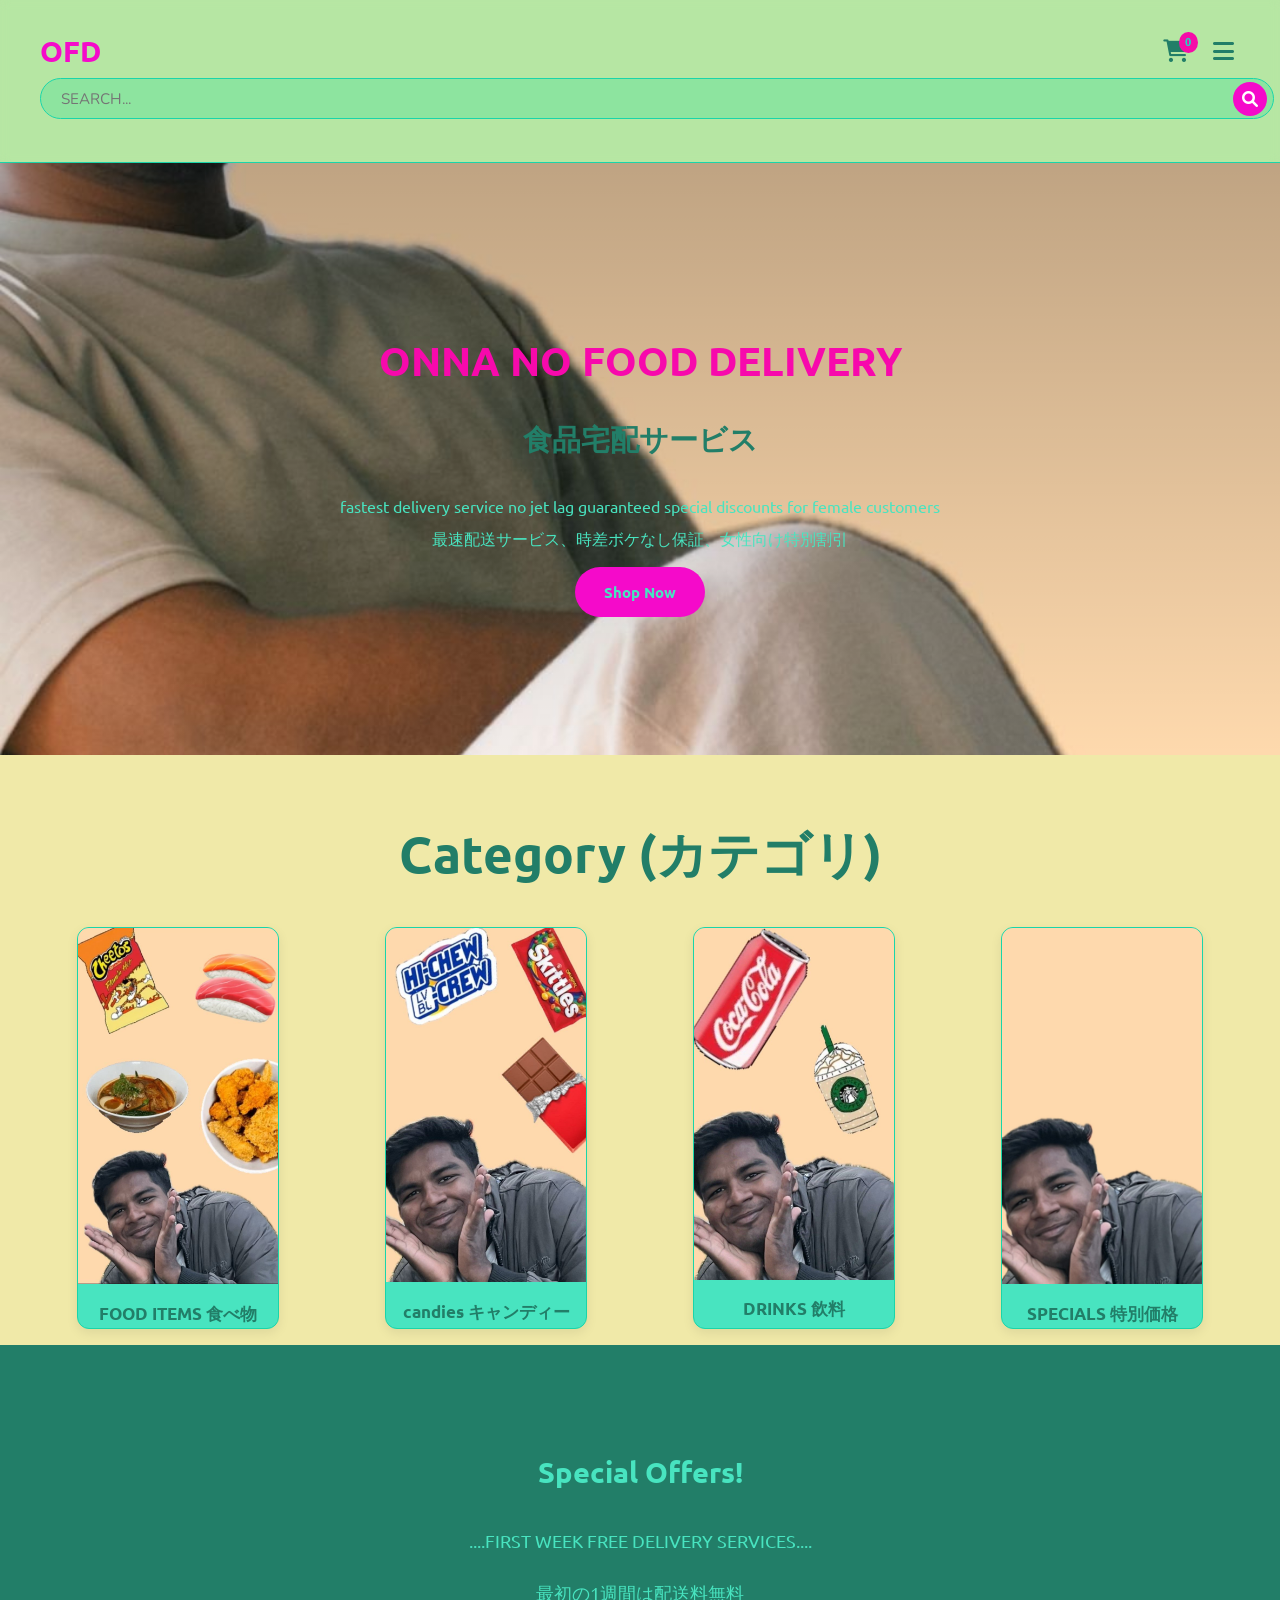
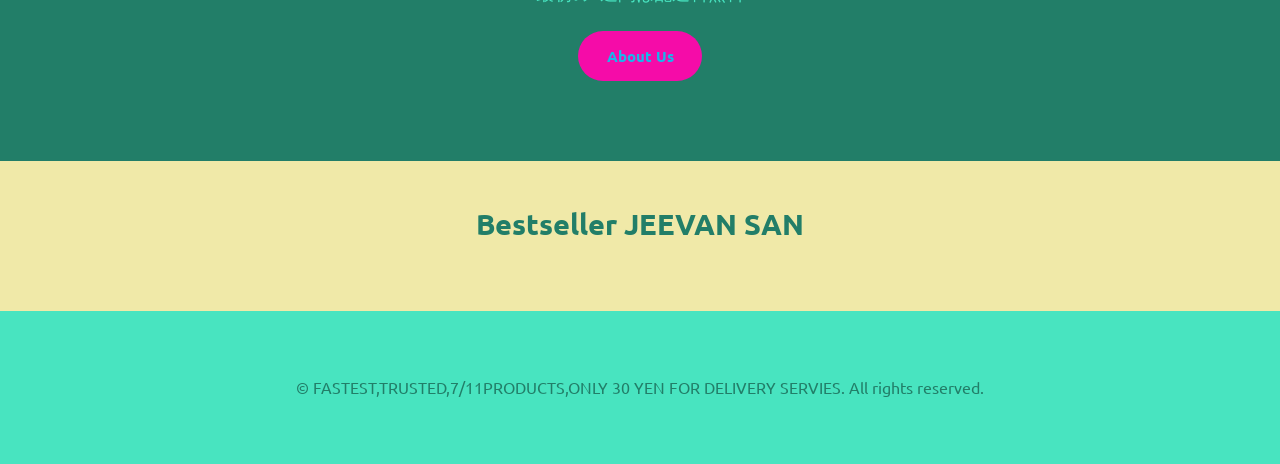
==== index.html @ c1fbe6ca "Add files via upload" ====
<html>
<html lang="en">
<head>
    <meta charset="UTF-8" />
    <meta name="viewport" content="width=device-width, initial-scale=1.0" />
    <title>OFD</title>
    <link rel="preconnect" href="https://fonts.googleapis.com" />
    <link rel="preconnect" href="https://fonts.gstatic.com" crossorigin />
    <link
      href="https://fonts.googleapis.com/css2?family=Nunito:wght@400;700&family=Poppins:wght@400;600;700&display=swap"
      rel="stylesheet"
    />
    <link
      rel="stylesheet"
      href="https://cdnjs.cloudflare.com/ajax/libs/font-awesome/6.0.0/css/all.min.css"
    />
    <link rel="stylesheet" href="style.css" />
    
</head>
<body>
    <header class="header">
      <nav class="navbar container">
        <a href="#" class="logo">OFD</a>
        <div class="search-bar">
          <input id="ofd-search-input" type="text" placeholder="SEARCH..." />
          <button id="ofd-search-btn" type="button"><i class="fas fa-search"></i></button>
        </div>
        <ul class="nav-links">
          <li><a href="shop.html">ABOUT US</a></li>
        </ul>
        <div class="nav-icons">
          <div class="cart-icon">
            <i class="fas fa-shopping-cart"></i>
            <span class="cart-count">0</span>
          </div>
          <button class="theme-toggle-btn" aria-label="Toggle Theme">
            <i class="fas fa-sun"></i> <i class="fas fa-moon"></i>
          </button>
          <button class="menu-toggle" aria-label="Toggle Menu">
            <i class="fas fa-bars"></i>
          </button>
        </div>
      </nav>
    </header>
    <main>
      <section id="home" class="hero-section">
        <div class="container hero-content">
          <h1>ONNA NO FOOD DELIVERY</h1>
          <h2>食品宅配サービス</h2>
          <p>
          fastest delivery service no jet lag guaranteed special discounts for female customers
          </p>最速配送サービス、時差ボケなし保証、女性向け特別割引<p>
          <a href="shop.html" class="btn btn-primary">Shop Now</a>
        </div>
      </section>

      <section class="category-section container">
        <h2>Category (カテゴリ)</h2>
        <div class="category-grid">
          <div class="category-card">
            <a href="shop.html?category=fruits">
              <img src="food.jpg" alt="Fruits">
              <h3 id="food">FOOD ITEMS 食べ物</h3>

            </a>
          </div>

          <div class="category-card">
            <a href="shop.html?category=vegetables">
              <img src="candies.jpg" alt="Fruits">
              <h3 id="candies">candies キャンディー</h3>
            </a>
          </div>

          <div class="category-card">
            <a href="shop.html?category=dairy">
              <img src="drinks.jpg" alt="Fruits">
              <h3 id="drinks">DRINKS 飲料</h3>
            </a>
          </div>

          <div class="category-card">
            <a href="shop.html?category=bakery">
              <img src="joo.jpg" alt="Fruits">
              <h3 id="special">SPECIALS 特別価格</h3>
            </a>
          </div>
        </div>
      </section>

      <section class="promotional-section">
        <div class="container promo-content">
          <h2>Special Offers!</h2>
          <p>....FIRST WEEK FREE DELIVERY SERVICES....</p>
          <p>最初の1週間は配送料無料</p>
          <a href="about.html" class="btn btn-secondary">About Us</a>
        </div>
      </section>

      <section id="featured" class="featured-products container">
        <h2>Bestseller JEEVAN SAN</h2>
        <div id="bestseller-grid" class="product-grid"></div>
      </section>

      <section
        id="product-detail-placeholder"
        class="container page-section"
        style="display: none"
      >
        <h2>Product Detail Page</h2>
        <p>
          Details about a specific product would go here (image zoom,
          description, nutrition, etc.)
        </p>
      </section>

      <section
        id="cart-placeholder"
        class="container page-section"
        style="display: none"
      >
        <h2>Shopping Cart</h2>
        <p>
          List of selected items, quantity adjustments, subtotal, and checkout
          button would be here.
        </p>
      </section>
    </main>

    <footer class="footer">
      <div class="container">
        <p>
          &copy; <span id="current-year"></span> FASTEST,TRUSTED,7/11PRODUCTS,ONLY 30 YEN FOR DELIVERY SERVIES. All rights reserved.
        </p>
      </div>
    </footer>

    <button class="scroll-top-btn" aria-label="Scroll to top">
      <i class="fas fa-arrow-up"></i>
    </button>

    <div id="cart-modal" class="modal">
      <div class="modal-content">
        <button class="close-modal-btn" aria-label="Close cart popup">
          &times;
        </button>
        <h2>Shopping Cart</h2>
        <div id="cart-items-container">
          <p class="cart-empty-msg" style="display: none">
            Your cart is empty.
          </p>
        </div>
        <div class="cart-summary">
          <strong>Subtotal:</strong> <span id="cart-subtotal">¥0.00</span>
        </div>
        <div class="cart-actions">
          <button class="btn btn-primary checkout-btn">
            Proceed to Checkout
          </button>
        </div>
      </div>
    </div>
    <div id="product-detail-modal" class="modal">
        <div class="modal-content product-detail-content">
            <button class="close-modal-btn" aria-label="Close product details">&times;</button>
            <div id="product-detail-container">
                </div>
        </div>
    </div>

    <script>
      const ofdSearchInput = document.getElementById('ofd-search-input');
      const ofdSearchBtn = document.getElementById('ofd-search-btn');

      const ofdCategoryMap = {
        food: 'fruits',
        fruits: 'fruits',
        candies: 'vegetables',
        candy: 'vegetables',
        drink: 'dairy',
        drinks: 'dairy',
        special: 'bakery',
        specials: 'bakery'
      };

      function ofdSearchAction() {
        const searchTerm = (ofdSearchInput.value || '').trim().toLowerCase();
        if (!searchTerm) return;

        const category = ofdCategoryMap[searchTerm];
        if (category) {
          window.location.href = `shop.html?category=${encodeURIComponent(category)}`;
          return;
        }

        // fallback to generic shop page
        window.location.href = 'shop.html';
      }

      if (ofdSearchBtn) {
        ofdSearchBtn.addEventListener('click', ofdSearchAction);
      }
      if (ofdSearchInput) {
        ofdSearchInput.addEventListener('keydown', (event) => {
          if (event.key === 'Enter') {
            event.preventDefault();
            ofdSearchAction();
          }
        });
      }
    </script>
    <script src="products.js"></script>
    <script src="script.js"></script>  
</body>
</html>
---- style.css ----
@import url('https://fonts.googleapis.com/css2?family=Ubuntu:ital,wght@0,300;0,400;0,500;0,700;1,300;1,400;1,500;1,700&display=swap');
:root {
    --primary-green: #f50aca; /* Fresh green */
    --secondary-green: #03e24a; /* Lighter green */
    --accent-yellow: #f50ca8; /* Bright yellow */
    --earthy-brown: #A1887F; /* Soft brown */
    --light-bg: #48e4c0;
    --dark-bg: #1f1f1f; /* Dark mode background */
    --light-text: #227e68;
    --dark-text: #f0f0f0; /* Dark mode text */
    --border-color-light: #19d5aa;
    --border-color-dark: #444444;
    --shadow-light: 0 4px 12px rgba(0, 0, 0, 0.08);
    --shadow-dark: 0 4px 12px rgba(255, 255, 255, 0.1);

    --font-primary: 'Ubuntu', sans-serif;
    --font-secondary: 'Nunito', sans-serif;

    /* Default theme is light */
    --bg-color: var(--light-bg);
    --text-color: var(--light-text);
    --card-bg: var(--light-bg);
    --border-color: var(--border-color-light);
    --shadow: var(--shadow-light);
    --header-bg: rgba(34, 222, 150, 0.277);
    --icon-color: var(--light-text);
}

#loadingOverlay {
    position: fixed;
    inset: 0;
    background: rgba(0,0,0,0.35);
    display: none;
    align-items: center;
    justify-content: center;
    z-index: 9999;
}
#loadingOverlay.show {
    display: flex;
}
#loadingOverlay .loader {
    width: 100px;
    height: 100px;
    border: 12px solid rgba(255,255,255,0.4);
    border-top-color: #0f5742;
    border-radius: 50%;
    animation: spin 1s linear infinite;
}
@keyframes spin { 100% { transform: rotate(360deg); } }

/* Your other CSS starts here */
body {
    font-family: 'Ubuntu', sans-serif;
}
body {
  background-color: hsl(54, 71%, 80%); /* replace with any color */


    margin: 0;
    padding: 0;
    box-sizing: border-box;
}

html {
    scroll-behavior: smooth;
}
 img {
    max-width: 100%;
    height: auto;
    display: block;
 }
 a {
    text-decoration: none;
    color: var(--primary-green);
    transition: color 0.3s ease;
}
body {
    color: var(--text-color);
    line-height: 1.6;
    transition: background-color 0.3s ease, color 0.3s ease;
}
.container {
    max-width: 1200px;
    margin: 0 auto;
    padding: 0 1rem; /* Add padding for smaller screens */
}
a:hover {
    color: var(--secondary-green);
}
h1, h2, h3, h4, h5, h6 {
    font-weight: 700;
    margin-bottom: 1rem;
    color: var(--text-color); /* Ensure headings follow theme */
}

h6 {
    text-align: center;
    font-size: 1.35rem;
    margin: 1.2rem 0;
}

h2 {
    text-align: center;
    margin-bottom: 2rem;
    font-size: 2rem;
}
section {
    padding: 4rem 0;
}
/* --- Header & Navbar --- */
.header {
    background-color: var(--header-bg);
    border-bottom: 1px solid var(--border-color);
    position: sticky;
    top: 0;
    z-index: 1000;
    backdrop-filter: blur(5px); /* Optional: Frosted glass effect */
    transition: background-color 0.3s ease, border-color 0.3s ease;
}
.navbar {
    display: flex;
    justify-content: space-between;
    align-items: center;
    height: 70px;
}

.logo {
    font-family: var(--font-primary);
    font-size: 1.8rem;
    font-weight: 700;
    color: var(--primary-green);
}

.search-bar {
    display: flex;
    align-items: center;
    position: relative;
    border: 1px solid var(--border-color);
    border-radius: 25px;
    background-color: var(--card-bg);
    padding: 0.5rem 0.75rem 0.5rem 1.25rem;
    flex-grow: 0.6;
    max-width: 480px;
    transition: border-color 0.3s ease, box-shadow 0.3s ease, background-color 0.3s ease;
}
.search-bar:focus-within {
    border-color: var(--primary-green);
    box-shadow: 0 0 0 3px rgba(139, 217, 141, 0.25);
    background-color: var(--bg-color);
}

.search-bar input {
    border: none;
    outline: none;
    background: transparent;
    flex-grow: 1;
    font-size: 0.95rem;
    font-family: var(--font-secondary);
    color: var(--text-color);
    padding: 0.1rem 2.8rem 0.1rem 0;
    width: 100%;
}

..search-bar input::placeholder {
    color: var(--text-color);
    opacity: 0.55;
    font-style: normal;
}
body.dark-mode .search-bar input::placeholder {
    color: var(--dark-text);
    opacity: 0.5;
}

/* Small Cart input style */
.order-input {
    width: 100%;
    max-width: 280px;
    padding: 0.55rem 0.85rem;
    border: 1px solid var(--border-color);
    border-radius: 24px;
    margin: 0.5rem 0;
    font-family: var(--font-secondary);
    font-size: 0.95rem;
    background-color: var(--card-bg);
    color: var(--text-color);
}

.order-input:focus {
    outline: none;
    border-color: var(--primary-green);
    box-shadow: 0 0 0 2px rgba(26, 235, 185, 0.2);
}

.order-submit {
    width: 100%;
    max-width: 280px;
    padding: 0.5rem 0.85rem;
    border: none;
    border-radius: 24px;
    background-color: var(--primary-green);
    color: #fff;
    font-weight: 600;
    cursor: pointer;
    margin-top: 0.5rem;
}

.order-submit:hover {
    background-color: var(--secondary-green);
}

.search-bar button {
    position: absolute;
    right: 6px;
    top: 50%;
    transform: translateY(-50%);
    background-color: var(--primary-green);
    color: white;
    border: none;
    border-radius: 50%;
    width: 34px;
    height: 34px;
    font-size: 1rem;
    cursor: pointer;
    display: flex;
    align-items: center;
    justify-content: center;
    padding: 0;
    transition: background-color 0.2s ease, transform 0.15s ease;
}

.search-bar button:hover {
    background-color: var(--secondary-green);
    transform: translateY(-50%) scale(1.05);
}

.search-bar button:active {
    background-color: var(--primary-green);
    transform: translateY(-50%) scale(0.95);
}

.search-bar button i {
    line-height: 1;
    display: flex;
    align-items: center;
    justify-content: center;
}
.nav-links {
    display: flex;
    list-style: none;
}

.nav-links li {
    margin-left: 1.5rem;
}

.nav-links a {
    color: var(--text-color);
    font-weight: 600;
    font-family: var(--font-primary);
    font-size: 0.95rem;
}
.nav-links a:hover {
    color: var(--primary-green);
}
.nav-icons {
    display: flex;
    align-items: center;
    gap: 1.2rem;
}

.cart-icon {
    position: relative;
    cursor: pointer;
    color: var(--icon-color);
}

.cart-icon i {
    font-size: 1.4rem;
}

.cart-count {
    position: absolute;
    top: -8px;
    right: -10px;
    background-color: var(--accent-yellow);
    color: #14e1c2;
    border-radius: 50%;
    padding: 0.1rem 0.4rem;
    font-size: 0.7rem;
    font-weight: bold;
}

.menu-toggle, .theme-toggle-btn {
    display: none; /* Hidden on desktop */
    background: none;
    border: none;
    font-size: 1.5rem;
    cursor: pointer;
    color: var(--icon-color);
}
/* --- Buttons --- */
.btn {
    padding: 0.8rem 1.8rem;
    border: none;
    border-radius: 50px;
    cursor: pointer;
    font-family: var(--font-primary);
    font-weight: 600;
    font-size: 0.95rem;
    transition: background-color 0.3s ease, transform 0.2s ease;
    display: inline-block; /* Ensures proper padding and margin */
}
.btn:hover {
    transform: translateY(-2px);
}

.btn-primary {
    background-color: var(--primary-green);
    color: var(--light-bg);
}
.btn-primary:hover {
    background-color: var(--secondary-green);
    color: var(--light-text);
}

.btn-secondary {
    background-color: var(--accent-yellow);
    color: #1ab6ea;
}
.btn-secondary:hover {
    background-color: #FFD700; /* Darker yellow */
}
/* Add to Cart Button Specifics */
.view-details-btn {
    display: none;
}

.add-to-cart-btn {
    width: auto;
    padding: 0.35rem 0.75rem;
    margin-top: 0.6rem;
    background-color: var(--primary-green);
    color: white;
    border-radius: 6px;
    font-size: 0.9rem;
}

.add-to-cart-btn:hover {
    background-color: var(--secondary-green);
}


/* --- Hero Section --- */
.hero-section {
    background:
        /* Top layer: Overlay Gradient */
        /* Adjust RGBA values for color and opacity (0.4 = 40% opaque black) */
        linear-gradient(rgba(0, 0, 0, 0.247), rgba(0, 0, 0, 0)),

        /* Bottom layer: Background Image */    
        /* Replace 'images/hero-background.jpg' with the actual path to your image */
        /* Ensure the path is relative to your CSS file location */
        url(bgj.jpg) no-repeat center center/cover;
        color: var(--light-bg);
    text-align: center;
    padding: 6rem 0;
    min-height: 400px;
    display: flex;
    align-items: center;
    justify-content: center;
}
.hero-content h1 {
    font-size: 2rem;
    margin-bottom: 0.5rem;
    color: #f709ac;
}

.hero-content p {
    font-size: 0.95rem;
    margin-bottom: 1%;
    max-width: 600px;
    margin-left: auto;
    margin-right: auto;
}
/* --- Category Section --- */
/* --- Category Section --- */
.category-section {
    padding: 10rem 0; /* Ensure consistent padding */
}
.category-section h2 {
    text-align: center;
    margin-bottom: 2rem; /* Increased space below heading */
    font-size: 3.2rem; /* Slightly larger heading */
}
.category-grid {
    display: grid;
    /* Adjust minmax for desired minimum size and flexibility */
    grid-template-columns: repeat(auto-fit, minmax(160px, 1fr));
    gap: 2rem; /* Increased gap for better separation */
    justify-items: center; /* Center items if grid row isn't full */
}

.category-card {
    background-color: var(--card-bg);
    border-radius: 12px; /* Slightly more rounded corners */
    box-shadow: var(--shadow);
    transition: transform 0.3s ease, box-shadow 0.35s ease;
    overflow: hidden; /* Important to contain image scaling */
    border: 1px solid var(--border-color); /* Add a subtle border */
    width: 100%; /* Ensure card tries to fill its grid cell */
    max-width: 200px; /* Optional: Prevent cards from becoming too large */
    /* If max-width is used, justify-items: center on grid is important */
}
.category-card:hover {
    transform: translateY(-8px); /* Slightly more lift on hover */
    box-shadow: 0 12px 24px rgba(0, 0, 0, 0.15); /* Enhance shadow on hover */
}
/* Dark mode hover shadow */
body.dark-mode .category-card:hover {
     box-shadow: 0 12px 24px rgba(255, 255, 255, 0.18);
}
.category-card h3 {
    font-size: 1.05rem; /* Adjust font size if needed */
    font-weight: 600; /* Make heading clear */
    color: var(--text-color); /* Ensure theme color */
    margin-bottom: 0; /* Remove default bottom margin */
    text-align: center; /* Ensure text is centered */
}
/* Responsive adjustments for category grid if needed */
@media (max-width: 480px) {
    .category-grid {
        grid-template-columns: repeat(auto-fit, minmax(130px, 1fr)); /* Smaller min size */
        gap: 1rem; /* Reduced gap */
    }
    .category-card img {
        width: 70px;
        height: 70px;
    }
     .category-card h3 {
        font-size: 0.95rem;
    }
    .category-section h2 {
        font-size: 1.8rem;
        margin-bottom: 2rem;
    }
    .category-card .category-link {
        padding: 1rem 0.5rem;
    }
}
/* --- Promotional Section --- */
.promotional-section {
    background-color:#227e68;
    color: var(--light-bg);
    text-align: center;
}
body.dark-mode .promotional-section {
     background-color: var(--primary-green); /* Adjust dark mode promo bg */
     color: var(--dark-text); /* Adjust text color if needed */
}
body.dark-mode .promotional-section .btn-secondary {
    background-color: var(--accent-yellow); /* Ensure button stands out */
    color: #333;
}


.promo-content h2 {
    color: inherit; /* Inherit color from parent */
}
.promo-content p {
    margin-bottom: 1.5rem;
    font-size: 1.1rem;
}
/* --- Featured Products / Product Grid --- */
/* Find your existing .product-grid rule */
.product-grid {
    display: grid;
    grid-template-columns: repeat(auto-fit, minmax(250px, 1fr)); /* Keep this */
    gap: 1.5rem;
    justify-items: center; /* Add this line */
}

/* Find your existing .product-card rule */
.product-card {
    background-color: var(--card-bg);
    border: 1px solid var(--border-color);
    border-radius: 10px;
    padding: 1rem; /* Adjust padding top/bottom if needed */
    text-align: center;
    box-shadow: var(--shadow);
    transition: transform 0.3s ease, box-shadow 0.3s ease;
    width: 100%;
    max-width: 300px;
    cursor: pointer; /* ADD THIS - Indicates the whole card is clickable */
    display: flex;
    flex-direction: column;
    /* Optional: Set a min-height for visual consistency */
    /* min-height: 300px; */
}
.product-card:hover {
    transform: translateY(-6px); /* Keep existing hover */
    box-shadow: 0 10px 20px rgba(20, 2, 2, 0.296);
}
body.dark-mode .product-card:hover {
     box-shadow: 0 10px 20px rgba(255, 255, 255, 0.18);
}
.footer {
    background-color: var(--card-bg); /* Use card bg for contrast */
    color: var(--text-color);
    text-align: center;
    padding: 2rem 0;
    margin-top: 1rem;
    border-top: 1px solid var(#e30f59);
    transition: background-color 0.3s ease, color 0.3s ease, border-color 0.3s ease;
}
.scroll-top-btn {
    position: fixed;
    bottom: 20px;
    right: 20px;
    background-color: var(--primary-green);
    color: var(--light-bg);
    border: none;
    border-radius: 50%;
    width: 45px;
    height: 45px;
    font-size: 1.2rem;
    cursor: pointer;
    opacity: 0;
    visibility: hidden;
    transition: opacity 0.3s ease, visibility 0.3s ease, transform 0.3s ease;
    z-index: 999;
}

.scroll-top-btn.visible {
    opacity: 1;
    visibility: visible;
}

.scroll-top-btn:hover {
    background-color: var(#e30f59);
    transform: scale(1.1);
}
/* --- Responsive Design --- */
@media (max-width: 992px) {
    .search-bar {
        max-width: 300px; /* Smaller search bar */
    }
     .product-grid {
        grid-template-columns: repeat(auto-fit, minmax(220px, 1fr));
    }
}


@media (max-width: 768px) {}
    .container {
        padding: 1rem;
    }

    .navbar {
        position: relative; /* Needed for absolute positioning of nav-links */
    }
    .search-bar {
        order: 3; /* Move search bar below links */
        width: calc(100% - 2rem); /* Full width minus padding */
        margin: 0.5rem auto 0; /* Center it below */
        max-width: none;
        position: absolute; /* Position it relative to navbar */
        top: 70px; /* Below the main navbar content */
        left: 1rem;
        right: 1rem;
        z-index: 999; /* Below header but above content */
         background-color: var(--header-bg); /* Match header bg */
    }

    .header {
         padding-bottom: 60px; /* Add space for the search bar below */
         height: auto; /* Allow header to grow */
    }
.nav-links {
        display: none; /* Hide links by default */
        flex-direction: column;
        position: absolute;
        top: 70px; /* Position below navbar */
        left: 0;
        width: 100%;
        background-color: var(--header-bg); /* Use header background */
        border-top: 1px solid var(--border-color);
        box-shadow: var(--shadow);
        padding: 3rem 0 1rem 0;
    }

    .nav-links.active {
        display: flex; /* Show when active */
    }

    .nav-links li {
        margin: 0;
        text-align: center;
    }
    .nav-links a {
        display: block;
        padding: 0.8rem 1rem;
        width: 100%;
    }
     .nav-links a:hover {
        background-color: var(--border-color); /* Subtle hover effect */
    }


    .menu-toggle {
        display: block; /* Show hamburger menu */
        order: 2; /* Position between logo/icons and search */
    }
     .nav-icons {
        order: 1; /* Move icons next to logo */
     }
     .theme-toggle-btn {
         margin-left: 1rem; /* Space between cart and theme */
     }


    .hero-content h1 {
        font-size: 2.5rem;
    }
    .hero-content p {
        font-size: 1rem;
    }

    .category-grid {
        grid-template-columns: repeat(auto-fit, minmax(120px, 1fr));
    }
    .product-grid {
        grid-template-columns: repeat(auto-fit, minmax(200px, 1fr));
    }
    .product-card {
        padding: 1rem;
    }

    h2 {
        font-size: 1.8rem;
    }
    @media (max-width: 480px) {
    .hero-content h1 {
        font-size: 2rem;
    }
    .hero-section {
        padding: 4rem 0;
    }
     .category-grid {
        grid-template-columns: repeat(2, 1fr); /* 2 columns on smallest screens */
    }
    .product-grid {
        grid-template-columns: 1fr; /* Single column */
    }
    .logo {
        font-size: 1.5rem;
    }
    .nav-icons {
        gap: 0.8rem; /* Reduce gap */
    }
     .cart-icon i {
        font-size: 1.2rem;
    }
     .menu-toggle {
        font-size: 1.3rem;
    }
}
/* shop page style */
/* --- Shop Page Specific Styles --- */
.shop-page h1 {
    text-align: center;
    margin-top: 2rem;
    margin-bottom: 3rem;
    font-size: 2.8rem;
    font-weight: 700;
    color: var(--primary-green);
    letter-spacing: 0.5px;
    position: relative;
    padding-bottom: 0.75rem;
    text-transform: capitalize;
}

.shop-page h1::after {
    content: '';
    display: block;
    width: 100px;
    height: 4px;
    background-color: var(--secondary-green);
    border-radius: 2px;
    position: absolute;
    bottom: 0;
    left: 50%;
    transform: translateX(-50%);
}

body.dark-mode .shop-page h1::after {
    background-color: var(--primary-green);
}


.shop-controls {
    display: flex;
    justify-content: space-between;
    align-items: center;
    flex-wrap: wrap; /* Allow wrapping on smaller screens */
    gap: 1.5rem; /* Space between controls */
    margin-bottom: 2.5rem;
    padding: 1rem;
    background-color: var(--card-bg); /* Subtle background */
    border-radius: 8px;
    border: 1px solid var(--border-color);
    transition: background-color 0.3s ease, border-color 0.3s ease;
}

.filter-control,
.sort-control {
    display: flex;
    align-items: center;
    gap: 0.5rem; /* Space between label and select */
}

.shop-controls label {
    font-weight: 600;
    font-family: var(--font-primary);
    color: var(--text-color); /* Match theme text */
    font-size: 0.95rem;
}

.shop-controls select {
    padding: 0.5rem 1rem;
    border: 1px solid var(--border-color);
    border-radius: 5px;
    font-family: var(--font-secondary);
    font-size: 0.9rem;
    background-color: var(--bg-color); /* Match theme background */
    color: var(--text-color); /* Match theme text */
    cursor: pointer;
    transition: border-color 0.3s ease, background-color 0.3s ease;
}

.shop-controls select:focus {
    outline: none;
    border-color: var(--primary-green);
}

/* Style the active nav link (Optional) */
.nav-links a.active {
    color: var(--primary-green);
    font-weight: 700; /* Make it bolder */
    /* Add other styles like underline if desired */
}


/* --- Responsive Adjustments for Shop Controls --- */
@media (max-width: 576px) {
    .shop-controls {
        flex-direction: column; /* Stack controls vertically */
        align-items: stretch; /* Make controls take full width */
    }
    .filter-control,
    .sort-control {
        width: 100%; /* Ensure full width when stacked */
        justify-content: space-between; /* Space out label and select */
    }
     .shop-controls select {
        flex-grow: 1; /* Allow select to take remaining space */
    }
    .shop-page h1{
        font-size: 27px;
    }
}
/* CART MODEL CSS */
/* --- Cart Modal Styles --- */
.modal {
    display: none; /* Hidden by default */
    position: fixed;
    z-index: 1001; /* Above header */
    left: 0;
    top: 0;
    width: 100%;
    height: 100%;
    overflow: hidden; /* Prevent background scroll */
    background-color: rgba(0, 0, 0, 0.6); /* Darker overlay */
    /* Use flex to center the modal content */
    justify-content: center;
    align-items: center;
}

/* Add 'open' class via JS to show modal */
.modal.open {
    display: flex;
}

.modal-content {
    background-color: var(--bg-color);
    color: var(--text-color);
    padding: 1.5rem 2rem 2rem 2rem; /* More padding bottom */
    border-radius: 10px;
    box-shadow: 0 5px 25px rgba(0, 0, 0, 0.2);
    position: relative;
    max-width: 700px; /* Wider modal */
    width: 90%;
    max-height: 85vh; /* Limit height */
    display: flex;
    flex-direction: column; /* Stack title, items, summary */
    transition: background-color 0.3s ease, color 0.3s ease;
}

.modal-content h2 {
    text-align: center;
    margin-bottom: 1.5rem;
    font-size: 1.8rem;
    color: var(--text-color);
}

.close-modal-btn {
    position: absolute;
    top: 10px;
    right: 15px;
    background: none;
    border: none;
    font-size: 2rem; /* Larger close icon */
    font-weight: 300;
    line-height: 1;
    cursor: pointer;
    color: var(--text-color);
    opacity: 0.7;
    transition: opacity 0.2s ease;
}

.close-modal-btn:hover {
    opacity: 1;
}

#cart-items-container {
    flex-grow: 1; /* Allow item list to take available space */
    overflow-y: auto; /* Enable scrolling for long lists */
    margin-bottom: 1.5rem;
    padding-right: 0.5rem; /* Space for scrollbar */
    border-top: 1px solid var(--border-color);
    border-bottom: 1px solid var(--border-color);
    padding-top: 1rem;
    padding-bottom: 1rem;
}

.cart-item {
    display: flex;
    align-items: center;
    justify-content: space-between;
    gap: 1rem;
    padding: 1rem 0;
    border-bottom: 1px solid var(--border-color-light); /* Lighter border between items */
}
body.dark-mode .cart-item {
     border-bottom-color: var(--border-color-dark);
}

.cart-item:last-child {
    border-bottom: none;
}

.cart-item img {
    width: 60px;
    height: 60px;
    object-fit: cover;
    border-radius: 5px;
    border: 1px solid var(--border-color);
}

.cart-item .item-details {
    flex-grow: 1;
    display: flex;
    flex-direction: column;
}

.cart-item .item-name {
    font-weight: 600;
    font-family: var(--font-primary);
}

.cart-item .item-price {
    font-size: 0.9rem;
    opacity: 0.8;
}

.cart-item .item-quantity {
    display: flex;
    align-items: center;
}

.cart-item .quantity-change,
.cart-item .quantity-input {
    padding: 0.3rem 0.6rem;
    font-size: 0.9rem;
    border: 1px solid var(--border-color);
    background-color: var(--bg-color);
    color: var(--text-color);
    text-align: center;
    height: 30px; /* Consistent height */
}

.cart-item .quantity-change {
    cursor: pointer;
    background-color: var(--card-bg); /* Slightly different bg for buttons */
    min-width: 30px;
}
.cart-item .quantity-change:hover {
     background-color: var(--border-color);
}


.cart-item .quantity-input {
    width: 45px; /* Fixed width for input */
    border-left: none;
    border-right: none;
    border-radius: 0;
    /* Remove spinners for cleaner look */
    -moz-appearance: textfield;
    appearance: textfield;
}
.cart-item .quantity-input::-webkit-outer-spin-button,
.cart-item .quantity-input::-webkit-inner-spin-button {
    -webkit-appearance: none;
    margin: 0;
}


.cart-item .quantity-change:first-of-type { /* Left button */
     border-radius: 4px 0 0 4px;
}
.cart-item .quantity-change:last-of-type { /* Right button */
     border-radius: 0 4px 4px 0;
}


.cart-item .item-total {
    font-weight: 600;
    min-width: 60px; /* Reserve space */
    text-align: right;
}

/* style.css */

/* Update the existing rule */
.remove-from-cart-btn {
    background: none;
    border: none;
    color: #e74c3c; /* Keep red color for warning */
    cursor: pointer;
    font-size: 1rem; /* Adjust icon size if needed */
    padding: 0.3rem 0.6rem; /* Adjust padding around icon */
    opacity: 0.7;
    transition: opacity 0.2s ease, color 0.2s ease;
    margin-left: 0.5rem;
    line-height: 1; /* Helps vertical alignment */
    /* text-decoration: none; Remove if previously added */
}

.remove-from-cart-btn:hover {
    opacity: 1;
    color: #c0392b; /* Darker red on hover */
    /* Remove text-decoration if it was applied on hover */
    /* text-decoration: underline; */
}

/* Add this rule to ensure clicks go to the button, not the icon element itself */
.remove-from-cart-btn i {
     pointer-events: none;
}

.cart-summary {
    text-align: right;
    font-size: 1.2rem;
    margin-bottom: 1.5rem;
    padding-top: 1rem;
    border-top: 1px solid var(--border-color);
}

.cart-summary strong {
    font-family: var(--font-primary);
}

.cart-actions {
    text-align: right;
}

.cart-empty-msg {
    text-align: center;
    padding: 2rem;
    opacity: 0.7;
}
.category-section {
  display: block;
}

.cart {
    text-align: center;
    padding: 1rem;
    border: none;
    border-radius: 0;
    max-width: 320px;
    margin: 1.5rem auto;
    background-color: transparent;
}

.cart h3 {
    margin-bottom: 0.75rem;
    font-size: 1.35rem;
    color: var(--primary-green);
}

.cart #cartItems,
.cart p {
    text-align: center;
    margin: 0.35rem 0;
}

.cart .order-input,
.cart .order-submit {
    margin-left: auto;
    margin-right: auto;
}

.search-highlight {
    box-shadow: 0 0 0 3px rgba(0, 198, 255, 0.8);
    border-radius: 10px;
    transition: box-shadow 0.4s ease;
}

/* PRODUCT DETAILS MODEL STYLES */
product-detail-content {
    /* Specific overrides if needed */
    max-width: 800px; /* Allow wider modal for details */
    max-height: 90vh;
    /* Layout for image and text */
    /* display: flex; */ /* We'll let the container inside handle layout */
}

#product-detail-container {
    display: grid; /* Use grid for layout */
    grid-template-columns: 1fr; /* Single column on small screens */
    gap: 1.5rem;
    width: 100%;
    align-items: start; /* Align items to the top */
}

/* Layout for larger screens */
@media (min-width: 600px) {
    #product-detail-container {
        grid-template-columns: 1fr 1.5fr; /* Image | Text */
        gap: 2rem;
    }
}

.product-detail-image {
    width: 100%;
    max-width: 350px; /* Limit image size */
    height: auto;
    border-radius: 8px;
    border: 1px solid var(--border-color);
    justify-self: center; /* Center image in its grid cell */
}

.product-detail-name {
    font-size: 2rem;
    font-family: var(--font-primary);
    margin-bottom: 0.5rem;
    color: var(--text-color);
}

.product-detail-category {
    font-size: 0.9rem;
    color: var(--text-color);
    opacity: 0.7;
    margin-bottom: 1rem;
    text-transform: capitalize;
}

.product-detail-price {
    font-size: 1.5rem;
    font-weight: 700;
    color: var(--primary-green);
    margin-bottom: 1.5rem;
}

.product-detail-description {
    font-size: 1rem;
    line-height: 1.7;
    margin-bottom: 2rem;
    color: var(--text-color);
}

.add-to-cart-from-detail {
    padding: 0.8rem 2rem;
    font-size: 1rem;
    background-color: var(--primary-green);
    color: white; }
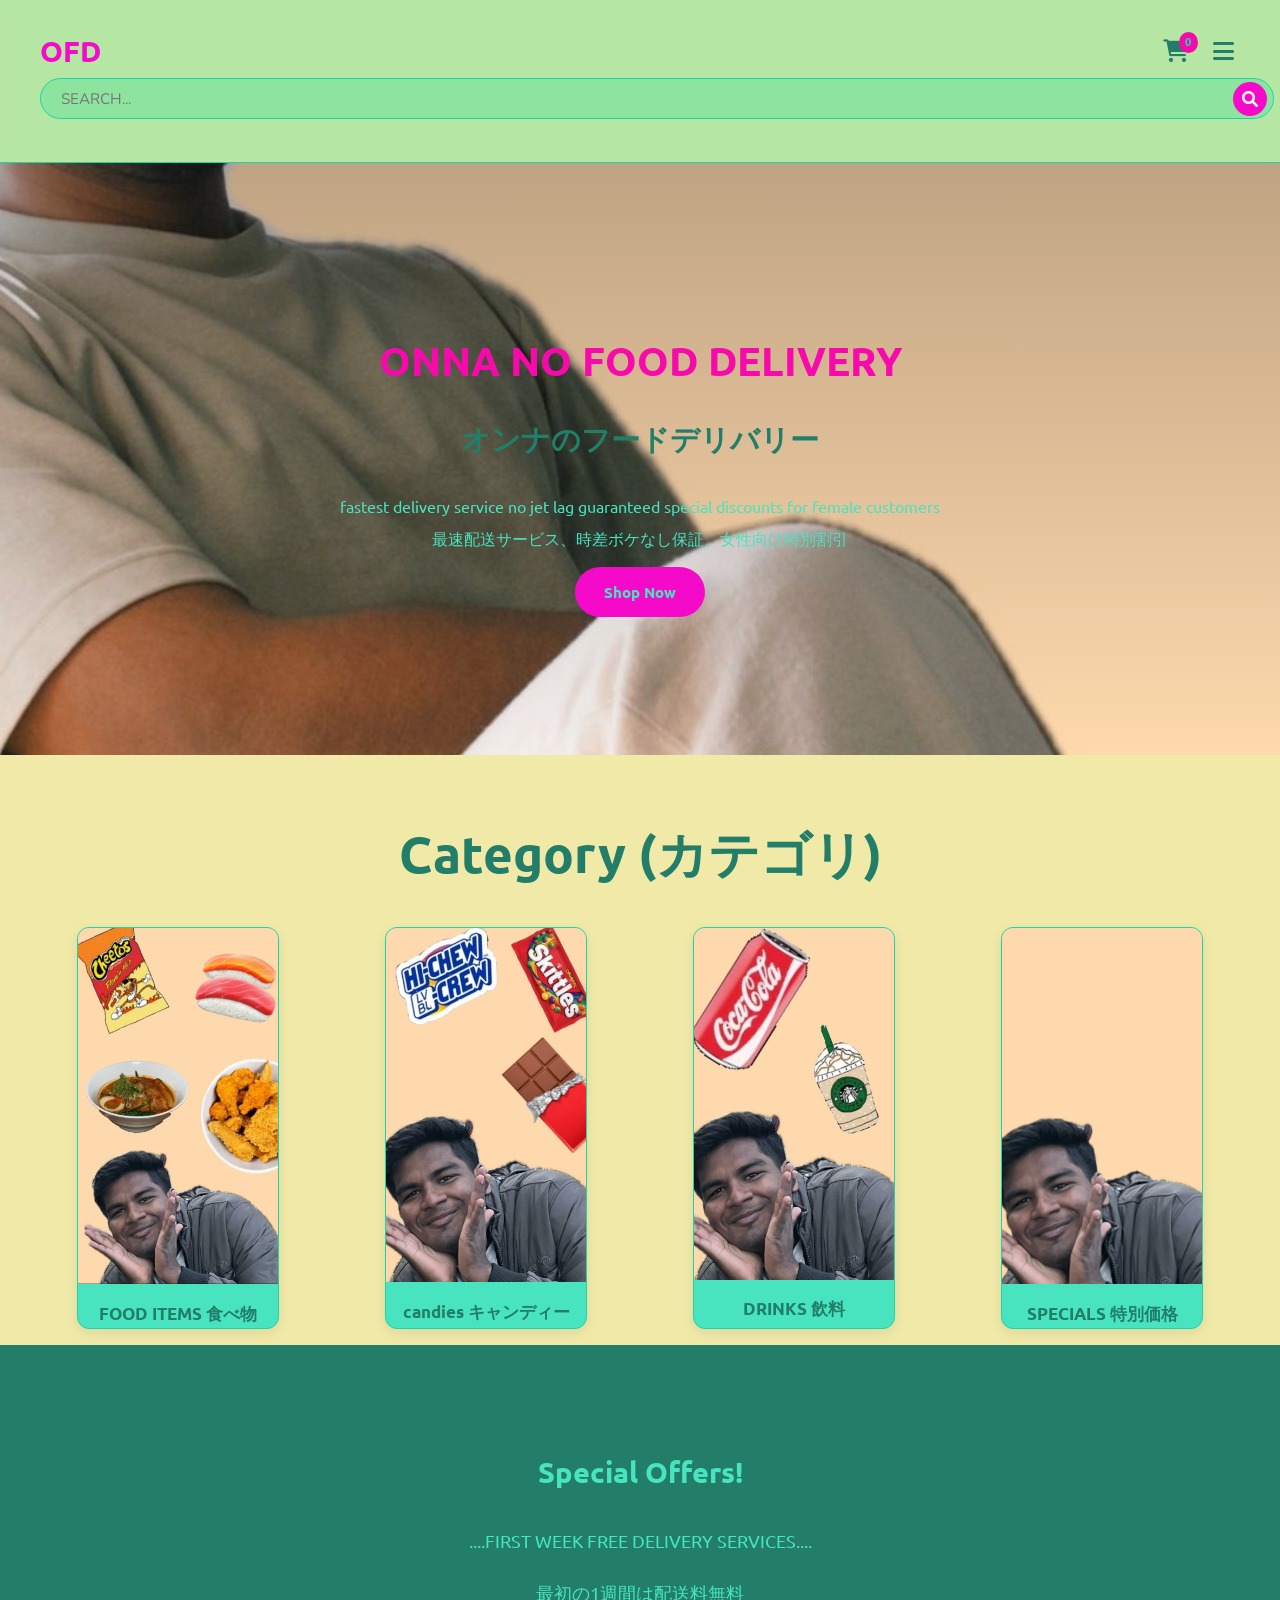
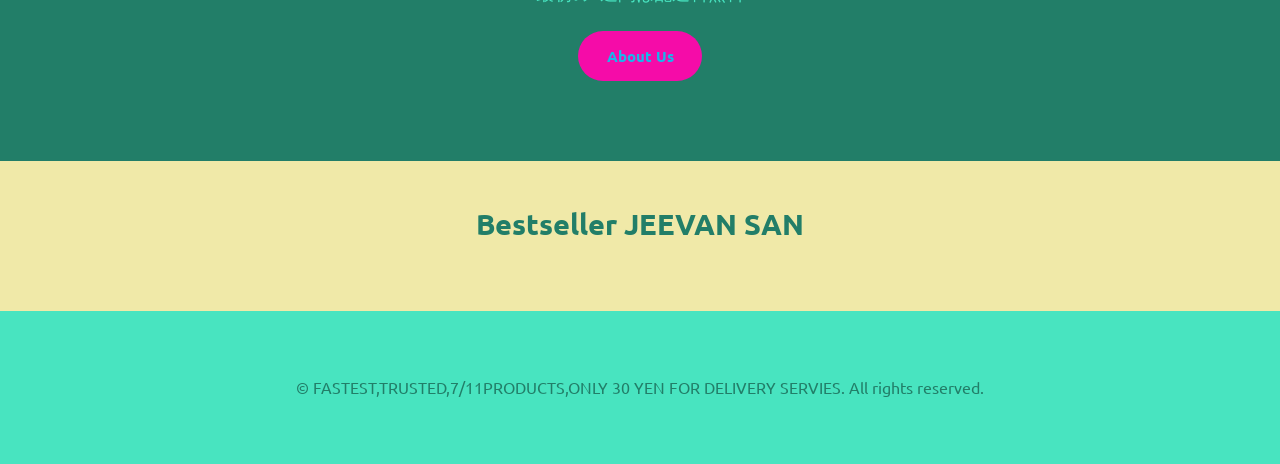
==== commit 4e886c31: "Update index.html" ====
--- a/index.html
+++ b/index.html
@@ -46,7 +46,7 @@
       <section id="home" class="hero-section">
         <div class="container hero-content">
           <h1>ONNA NO FOOD DELIVERY</h1>
-          <h2>食品宅配サービス</h2>
+          <h2>オンナのフードデリバリー</h2>
           <p>
           fastest delivery service no jet lag guaranteed special discounts for female customers
           </p>最速配送サービス、時差ボケなし保証、女性向け特別割引<p>
@@ -212,4 +212,4 @@
     <script src="products.js"></script>
     <script src="script.js"></script>  
 </body>
-</html>+</html>
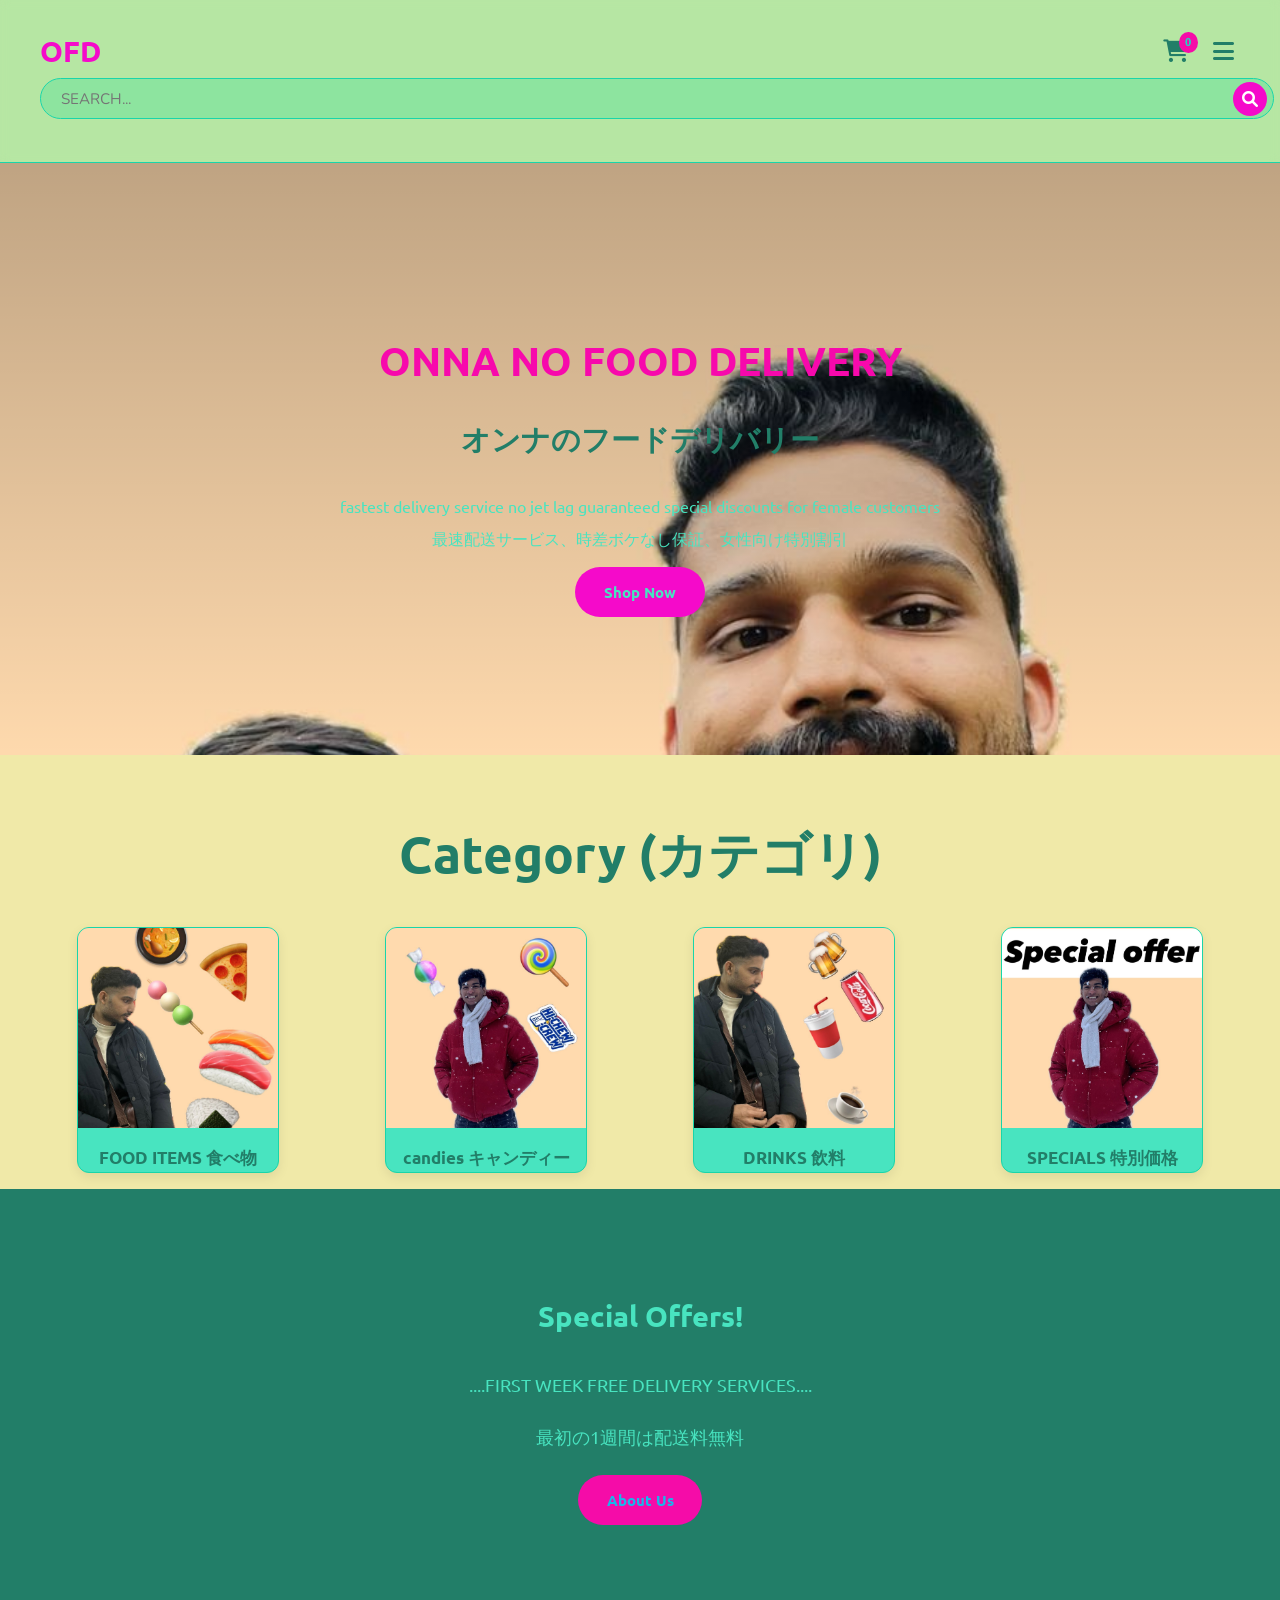
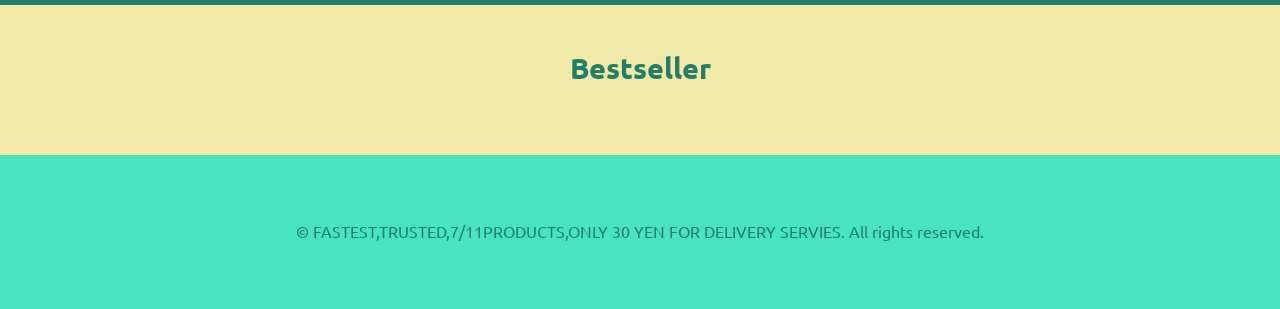
==== commit c636dd68: "Update index.html" ====
--- a/index.html
+++ b/index.html
@@ -98,7 +98,7 @@
       </section>
 
       <section id="featured" class="featured-products container">
-        <h2>Bestseller JEEVAN SAN</h2>
+        <h2>Bestseller</h2>
         <div id="bestseller-grid" class="product-grid"></div>
       </section>
 
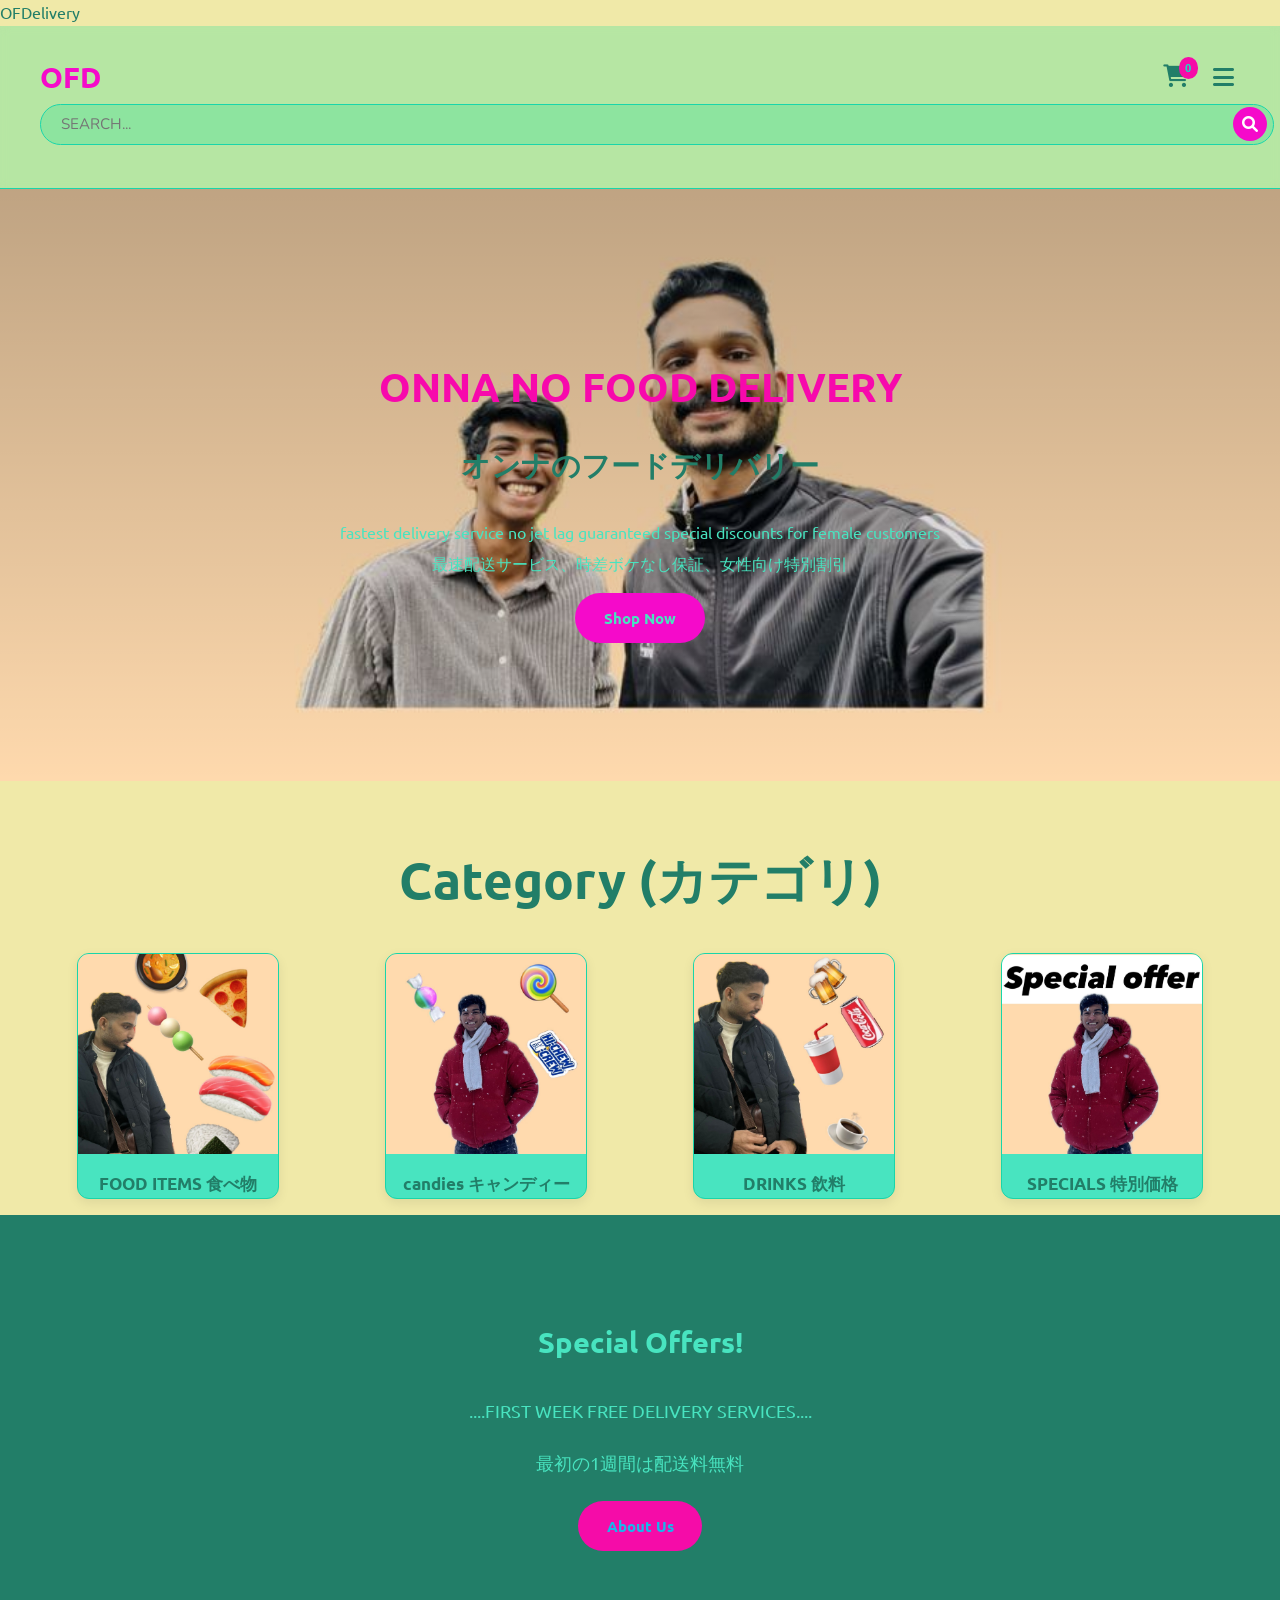
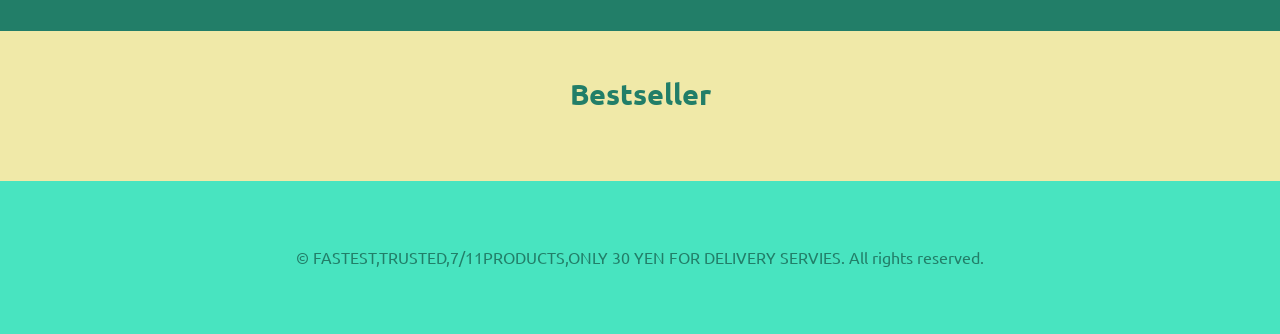
==== commit ca835c1c: "Update index.html" ====
--- a/index.html
+++ b/index.html
@@ -3,7 +3,8 @@
 <head>
     <meta charset="UTF-8" />
     <meta name="viewport" content="width=device-width, initial-scale=1.0" />
-    <title>OFD</title>
+    <meta name="description" content="Order food online in maebashi"
+    <title>OFDelivery</title>
     <link rel="preconnect" href="https://fonts.googleapis.com" />
     <link rel="preconnect" href="https://fonts.gstatic.com" crossorigin />
     <link
